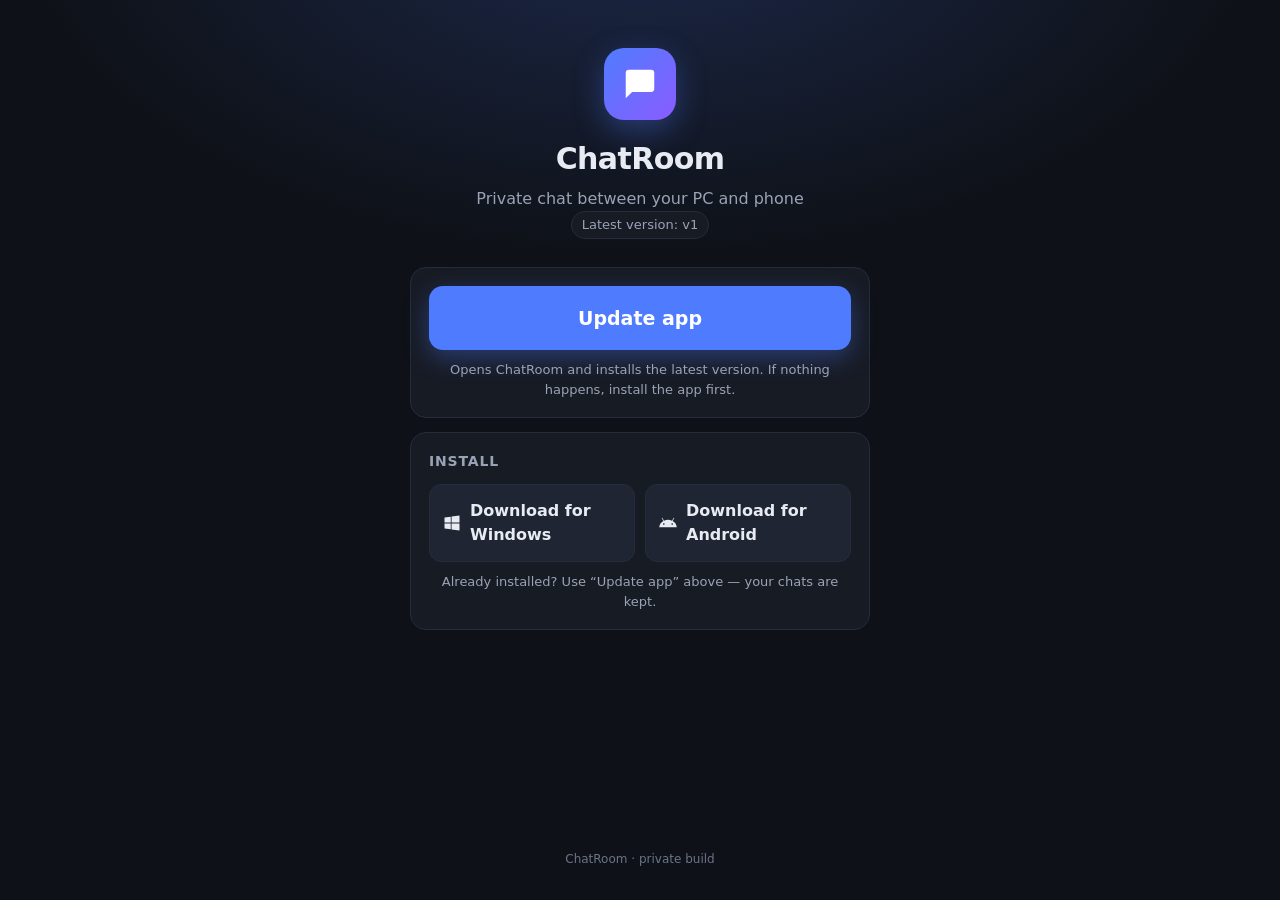
==== index.html @ a1b507da "Publish ChatRoom v1" ====
<!doctype html>
<html lang="en">
<head>
  <meta charset="utf-8">
  <meta name="viewport" content="width=device-width, initial-scale=1, viewport-fit=cover">
  <meta name="color-scheme" content="dark">
  <meta name="theme-color" content="#11141b">
  <title>ChatRoom</title>
  <style>
    :root {
      --bg: #0e1117; --card: #171b24; --line: #262c3a; --text: #e8ebf2; --muted: #9aa3b5;
      --accent: #4f7cff; --accent-2: #6d93ff;
    }
    * { box-sizing: border-box; }
    html, body { margin: 0; background: var(--bg); color: var(--text); }
    body {
      font: 16px/1.5 system-ui, -apple-system, "Segoe UI", Roboto, sans-serif;
      min-height: 100vh; display: flex; flex-direction: column; align-items: center;
      padding: 48px 16px 32px;
      background: radial-gradient(900px 500px at 50% -10%, rgba(79,124,255,.22), transparent 70%), var(--bg);
    }
    main { width: 100%; max-width: 460px; }
    .logo {
      width: 72px; height: 72px; border-radius: 20px; margin: 0 auto 16px;
      background: linear-gradient(135deg, var(--accent), #8a5cff);
      display: grid; place-items: center; box-shadow: 0 10px 30px rgba(79,124,255,.35);
    }
    .logo svg { width: 38px; height: 38px; }
    h1 { text-align: center; margin: 0; font-size: 30px; letter-spacing: -.02em; }
    .tag { text-align: center; color: var(--muted); margin: 6px 0 28px; }
    .ver { display: inline-block; font-size: 13px; color: var(--muted); background: var(--card); border: 1px solid var(--line); border-radius: 999px; padding: 3px 10px; }
    .card { background: var(--card); border: 1px solid var(--line); border-radius: 16px; padding: 18px; margin-bottom: 14px; }
    .update {
      display: block; text-align: center; text-decoration: none; color: #fff; font-weight: 650; font-size: 19px;
      background: var(--accent); border-radius: 14px; padding: 18px 16px;
      box-shadow: 0 8px 24px rgba(79,124,255,.35); transition: background .15s, transform .1s;
    }
    .update:hover { background: var(--accent-2); }
    .update:active { transform: scale(.99); }
    .small { font-size: 13px; color: var(--muted); text-align: center; margin: 10px 4px 0; }
    .dl { display: flex; gap: 10px; flex-wrap: wrap; }
    .dl a {
      flex: 1 1 180px; display: flex; align-items: center; justify-content: center; gap: 8px;
      text-decoration: none; color: var(--text); background: #1f2533; border: 1px solid var(--line);
      border-radius: 12px; padding: 14px 12px; font-weight: 600;
    }
    .dl a:hover { border-color: var(--accent); }
    .dl a[aria-disabled="true"] { opacity: .5; pointer-events: none; }
    .dl svg { width: 20px; height: 20px; flex: none; }
    h2 { font-size: 14px; text-transform: uppercase; letter-spacing: .06em; color: var(--muted); margin: 0 0 12px; font-weight: 600; }
    .notes { white-space: pre-wrap; color: #c9cfdb; font-size: 14px; margin: 12px 0 0; }
    footer { margin-top: auto; padding-top: 24px; font-size: 12px; color: #6b7487; text-align: center; }
  </style>
</head>
<body>
  <main>
    <div class="logo" aria-hidden="true">
      <svg viewBox="0 0 24 24"><path fill="#fff" d="M4 4h16a2 2 0 0 1 2 2v10a2 2 0 0 1-2 2H8l-4 4V6a2 2 0 0 1 2-2Z" transform="translate(-1 -1)"/></svg>
    </div>
    <h1>ChatRoom</h1>
    <p class="tag">Private chat between your PC and phone<br><span class="ver" id="ver">Latest version: …</span></p>

    <div class="card">
      <a class="update" href="chatroom://update">Update app</a>
      <p class="small">Opens ChatRoom and installs the latest version. If nothing happens, install the app first.</p>
      <p class="notes" id="notes" hidden></p>
    </div>

    <div class="card">
      <h2>Install</h2>
      <div class="dl">
        <a id="exe" href="#" aria-disabled="true">
          <svg viewBox="0 0 24 24"><path fill="currentColor" d="M3 5.5 10.5 4.5v7H3v-6Zm0 13 7.5 1v-7H3v6Zm8.5 1.2L21 21v-8.5h-9.5v7.2Zm0-15.4v7.2H21V3l-9.5 1.3Z"/></svg>
          Download for Windows
        </a>
        <a id="apk" href="#" aria-disabled="true">
          <svg viewBox="0 0 24 24"><path fill="currentColor" d="M17.6 9.5l1.8-3.2a.4.4 0 0 0-.7-.4l-1.9 3.3a11 11 0 0 0-9.6 0L5.3 5.9a.4.4 0 0 0-.7.4l1.8 3.2A9.6 9.6 0 0 0 1.5 17h21a9.6 9.6 0 0 0-4.9-7.5ZM7 14.3a1 1 0 1 1 0-2 1 1 0 0 1 0 2Zm10 0a1 1 0 1 1 0-2 1 1 0 0 1 0 2Z"/></svg>
          Download for Android
        </a>
      </div>
      <p class="small">Already installed? Use “Update app” above — your chats are kept.</p>
    </div>
  </main>
  <footer>ChatRoom · private build</footer>

  <script>
    (function () {
      function setLink(id, url) {
        var a = document.getElementById(id);
        if (!url || /PLACEHOLDER/i.test(url)) return;
        a.href = new URL(url, location.href).href; // relative URLs are relative to this page
        a.removeAttribute('aria-disabled');
      }
      fetch('update/manifest.json?t=' + Date.now(), { cache: 'no-store' })
        .then(function (r) { if (!r.ok) throw new Error(r.status); return r.json(); })
        .then(function (m) {
          document.getElementById('ver').textContent = 'Latest version: v' + m.version;
          setLink('exe', m.exeUrl);
          setLink('apk', m.apkUrl);
          if (m.notes) { var n = document.getElementById('notes'); n.textContent = m.notes; n.hidden = false; }
        })
        .catch(function () { document.getElementById('ver').textContent = 'Version info unavailable'; });
    })();
  </script>
</body>
</html>
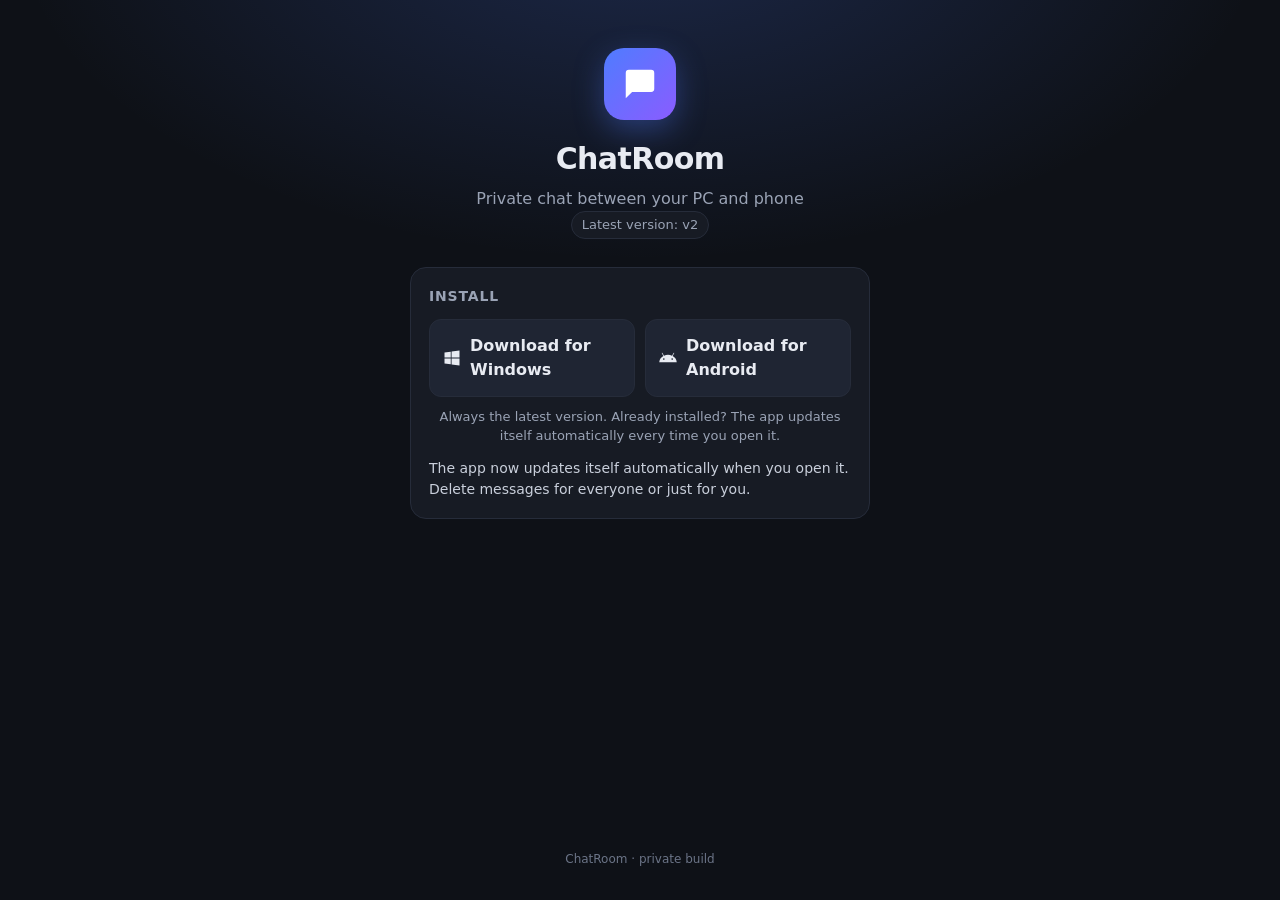
==== commit 3a79c807: "Publish ChatRoom v2" ====
--- a/index.html
+++ b/index.html
@@ -61,12 +61,6 @@
     <p class="tag">Private chat between your PC and phone<br><span class="ver" id="ver">Latest version: …</span></p>
 
     <div class="card">
-      <a class="update" href="chatroom://update">Update app</a>
-      <p class="small">Opens ChatRoom and installs the latest version. If nothing happens, install the app first.</p>
-      <p class="notes" id="notes" hidden></p>
-    </div>
-
-    <div class="card">
       <h2>Install</h2>
       <div class="dl">
         <a id="exe" href="#" aria-disabled="true">
@@ -78,7 +72,8 @@
           Download for Android
         </a>
       </div>
-      <p class="small">Already installed? Use “Update app” above — your chats are kept.</p>
+      <p class="small">Always the latest version. Already installed? The app updates itself automatically every time you open it.</p>
+      <p class="notes" id="notes" hidden></p>
     </div>
   </main>
   <footer>ChatRoom · private build</footer>
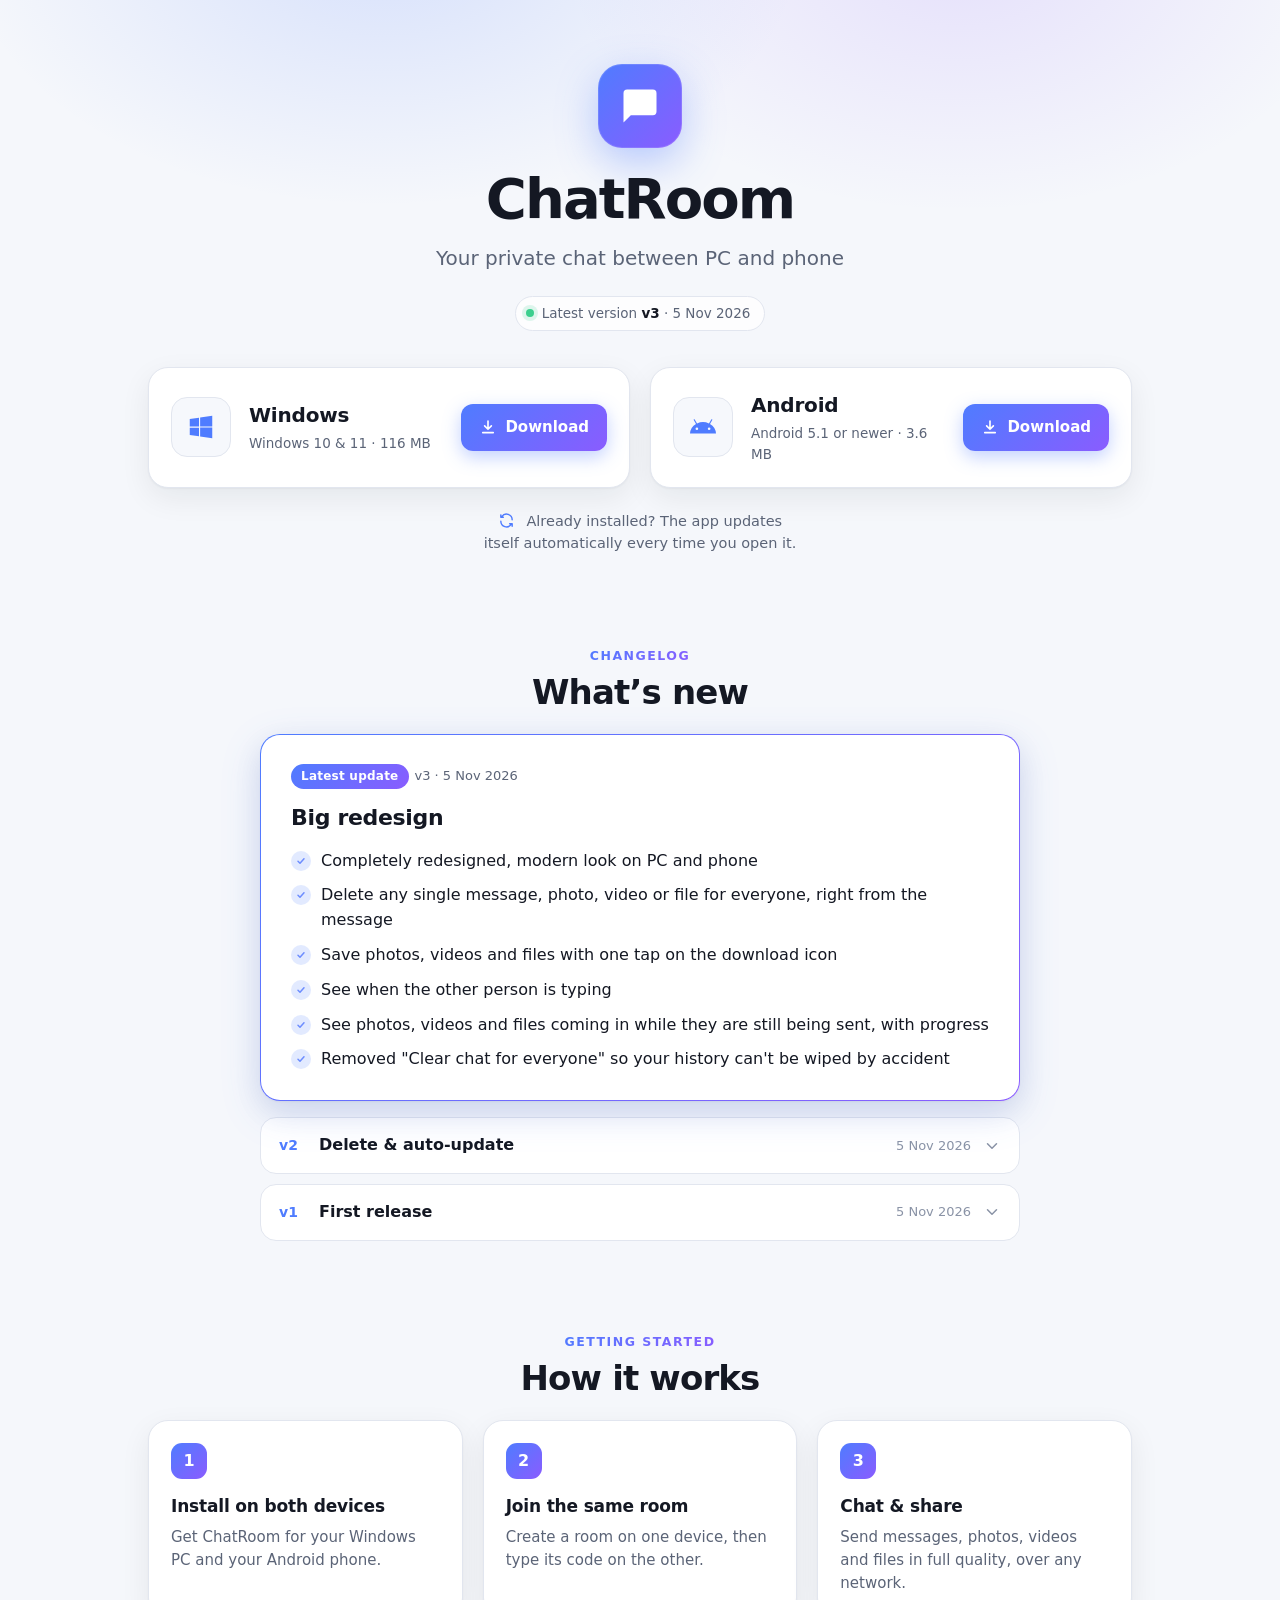
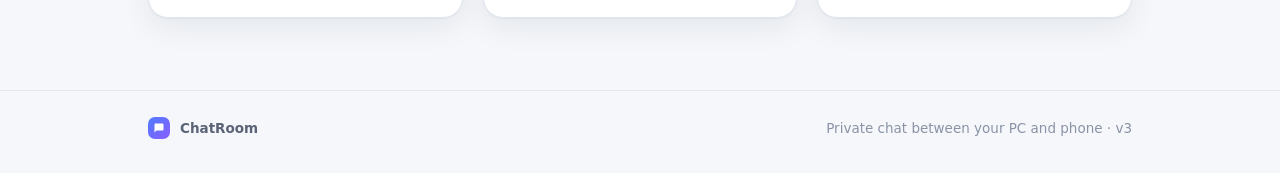
==== commit a122614a: "Publish ChatRoom v3" ====
--- a/index.html
+++ b/index.html
@@ -3,98 +3,322 @@
 <head>
   <meta charset="utf-8">
   <meta name="viewport" content="width=device-width, initial-scale=1, viewport-fit=cover">
-  <meta name="color-scheme" content="dark">
-  <meta name="theme-color" content="#11141b">
+  <meta name="color-scheme" content="dark light">
+  <meta name="theme-color" content="#0d1016" media="(prefers-color-scheme: dark)">
+  <meta name="theme-color" content="#f5f7fb" media="(prefers-color-scheme: light)">
+  <meta name="description" content="ChatRoom - your private chat between PC and phone. Download for Windows and Android.">
   <title>ChatRoom</title>
   <style>
     :root {
-      --bg: #0e1117; --card: #171b24; --line: #262c3a; --text: #e8ebf2; --muted: #9aa3b5;
-      --accent: #4f7cff; --accent-2: #6d93ff;
+      --bg: #0d1016; --bg-2: #11151d; --card: #161b25; --card-2: #1b2130; --line: #252c3b; --line-2: #313a4d;
+      --text: #e9ecf3; --muted: #9aa3b6; --faint: #6c768a;
+      --accent: #4f7cff; --accent-b: #8a5cff;
+      --grad: linear-gradient(135deg, var(--accent), var(--accent-b));
+      --glow: rgba(79,124,255,.28); --glow-b: rgba(138,92,255,.22);
+      --shadow: 0 1px 0 rgba(255,255,255,.03) inset, 0 12px 32px rgba(0,0,0,.28);
+      --radius: 20px;
+    }
+    @media (prefers-color-scheme: light) {
+      :root {
+        --bg: #f5f7fb; --bg-2: #eef1f7; --card: #ffffff; --card-2: #f6f8fc; --line: #e2e6ef; --line-2: #d3d9e6;
+        --text: #141823; --muted: #5b6477; --faint: #8a93a6;
+        --glow: rgba(79,124,255,.18); --glow-b: rgba(138,92,255,.14);
+        --shadow: 0 1px 2px rgba(20,24,35,.04), 0 10px 30px rgba(20,24,35,.07);
+      }
     }
     * { box-sizing: border-box; }
-    html, body { margin: 0; background: var(--bg); color: var(--text); }
+    html { -webkit-text-size-adjust: 100%; }
     body {
-      font: 16px/1.5 system-ui, -apple-system, "Segoe UI", Roboto, sans-serif;
-      min-height: 100vh; display: flex; flex-direction: column; align-items: center;
-      padding: 48px 16px 32px;
-      background: radial-gradient(900px 500px at 50% -10%, rgba(79,124,255,.22), transparent 70%), var(--bg);
-    }
-    main { width: 100%; max-width: 460px; }
+      margin: 0; color: var(--text); background: var(--bg);
+      font: 16px/1.55 system-ui, -apple-system, "Segoe UI", Roboto, "Helvetica Neue", Arial, sans-serif;
+      -webkit-font-smoothing: antialiased; overflow-x: hidden;
+    }
+    .bgfx {
+      position: absolute; inset: 0 0 auto 0; height: 760px; pointer-events: none; z-index: -1;
+      background:
+        radial-gradient(600px 380px at 30% -60px, var(--glow), transparent 70%),
+        radial-gradient(560px 360px at 75% -40px, var(--glow-b), transparent 70%);
+    }
+    a { color: inherit; }
+    .wrap { width: 100%; max-width: 1040px; margin: 0 auto; padding: 0 16px; }
+    @media (min-width: 640px) { .wrap { padding: 0 28px; } }
+
+    /* hero */
+    .hero { text-align: center; padding: 64px 0 36px; }
     .logo {
-      width: 72px; height: 72px; border-radius: 20px; margin: 0 auto 16px;
-      background: linear-gradient(135deg, var(--accent), #8a5cff);
-      display: grid; place-items: center; box-shadow: 0 10px 30px rgba(79,124,255,.35);
-    }
-    .logo svg { width: 38px; height: 38px; }
-    h1 { text-align: center; margin: 0; font-size: 30px; letter-spacing: -.02em; }
-    .tag { text-align: center; color: var(--muted); margin: 6px 0 28px; }
-    .ver { display: inline-block; font-size: 13px; color: var(--muted); background: var(--card); border: 1px solid var(--line); border-radius: 999px; padding: 3px 10px; }
-    .card { background: var(--card); border: 1px solid var(--line); border-radius: 16px; padding: 18px; margin-bottom: 14px; }
-    .update {
-      display: block; text-align: center; text-decoration: none; color: #fff; font-weight: 650; font-size: 19px;
-      background: var(--accent); border-radius: 14px; padding: 18px 16px;
-      box-shadow: 0 8px 24px rgba(79,124,255,.35); transition: background .15s, transform .1s;
-    }
-    .update:hover { background: var(--accent-2); }
-    .update:active { transform: scale(.99); }
-    .small { font-size: 13px; color: var(--muted); text-align: center; margin: 10px 4px 0; }
-    .dl { display: flex; gap: 10px; flex-wrap: wrap; }
-    .dl a {
-      flex: 1 1 180px; display: flex; align-items: center; justify-content: center; gap: 8px;
-      text-decoration: none; color: var(--text); background: #1f2533; border: 1px solid var(--line);
-      border-radius: 12px; padding: 14px 12px; font-weight: 600;
-    }
-    .dl a:hover { border-color: var(--accent); }
-    .dl a[aria-disabled="true"] { opacity: .5; pointer-events: none; }
-    .dl svg { width: 20px; height: 20px; flex: none; }
-    h2 { font-size: 14px; text-transform: uppercase; letter-spacing: .06em; color: var(--muted); margin: 0 0 12px; font-weight: 600; }
-    .notes { white-space: pre-wrap; color: #c9cfdb; font-size: 14px; margin: 12px 0 0; }
-    footer { margin-top: auto; padding-top: 24px; font-size: 12px; color: #6b7487; text-align: center; }
+      width: 84px; height: 84px; border-radius: 24px; margin: 0 auto 22px; background: var(--grad);
+      display: grid; place-items: center;
+      box-shadow: 0 14px 40px rgba(79,124,255,.38), 0 0 0 1px rgba(255,255,255,.12) inset;
+    }
+    .logo svg { width: 44px; height: 44px; }
+    h1 { margin: 0; font-size: clamp(36px, 7vw, 56px); line-height: 1.05; letter-spacing: -.035em; font-weight: 750; }
+    .tagline { margin: 14px auto 0; max-width: 34ch; color: var(--muted); font-size: clamp(17px, 2.4vw, 20px); }
+    .pill {
+      display: inline-flex; align-items: center; gap: 8px; margin-top: 22px;
+      padding: 6px 14px 6px 10px; border-radius: 999px; font-size: 13.5px; color: var(--muted);
+      background: color-mix(in srgb, var(--card) 80%, transparent); border: 1px solid var(--line);
+    }
+    .pill b { color: var(--text); font-weight: 650; }
+    .dot { width: 8px; height: 8px; border-radius: 50%; background: #3ccf8e; box-shadow: 0 0 0 4px rgba(60,207,142,.16); }
+    .pill.off .dot { background: var(--faint); box-shadow: none; }
+
+    /* downloads */
+    .downloads { display: grid; gap: 16px; grid-template-columns: 1fr; }
+    @media (min-width: 720px) { .downloads { grid-template-columns: 1fr 1fr; gap: 20px; } }
+    .dl {
+      position: relative; display: flex; align-items: center; gap: 18px; text-decoration: none;
+      padding: 22px; border-radius: var(--radius); background: var(--card); border: 1px solid var(--line);
+      box-shadow: var(--shadow); transition: transform .15s ease, border-color .15s ease, box-shadow .15s ease;
+    }
+    .dl:hover { transform: translateY(-2px); border-color: color-mix(in srgb, var(--accent) 55%, var(--line)); box-shadow: var(--shadow), 0 10px 34px var(--glow); }
+    .dl:focus-visible { outline: 2px solid var(--accent); outline-offset: 3px; }
+    .dl[aria-disabled="true"] { pointer-events: none; }
+    .dl[aria-disabled="true"] .btn { opacity: .5; }
+    .ico {
+      flex: none; width: 60px; height: 60px; border-radius: 16px; display: grid; place-items: center;
+      background: var(--card-2); border: 1px solid var(--line); color: var(--accent);
+    }
+    .ico svg { width: 30px; height: 30px; }
+    .dl .txt { flex: 1; min-width: 0; }
+    .dl .os, .dl .meta { display: block; }
+    .dl .os { font-size: 20px; font-weight: 700; letter-spacing: -.01em; }
+    .dl .meta { font-size: 13.5px; color: var(--muted); margin-top: 2px; }
+    .btn {
+      flex: none; display: inline-flex; align-items: center; gap: 8px; color: #fff; font-weight: 650; font-size: 15px;
+      padding: 12px 18px; border-radius: 12px; background: var(--grad); box-shadow: 0 6px 18px rgba(79,124,255,.35);
+    }
+    .btn svg { width: 18px; height: 18px; }
+    @media (max-width: 479px) {
+      .dl { flex-wrap: wrap; padding: 18px; gap: 14px; }
+      .ico { width: 52px; height: 52px; border-radius: 14px; }
+      .btn { width: 100%; justify-content: center; padding: 13px 18px; }
+    }
+    .auto { margin: 22px auto 0; max-width: 560px; color: var(--muted); font-size: 14.5px; text-align: center; text-wrap: balance; }
+    .auto svg { display: inline-block; width: 17px; height: 17px; vertical-align: -3px; margin-right: 7px; color: var(--accent); }
+
+    /* sections */
+    section.wrap { margin-top: 88px; }
+    @media (max-width: 639px) { section.wrap { margin-top: 64px; } }
+    .head { text-align: center; }
+    .eyebrow { font-size: 12.5px; text-transform: uppercase; letter-spacing: .12em; font-weight: 700; margin: 0 0 8px;
+      background: var(--grad); -webkit-background-clip: text; background-clip: text; color: transparent; display: inline-block; }
+    h2 { margin: 0 0 22px; font-size: clamp(26px, 4vw, 34px); letter-spacing: -.025em; line-height: 1.15; }
+
+    /* what's new */
+    .news { max-width: 760px; margin: 0 auto; }
+    .latest {
+      position: relative; border-radius: var(--radius); padding: 1px; background: var(--grad); box-shadow: var(--shadow), 0 12px 40px var(--glow);
+    }
+    .latest > div { border-radius: calc(var(--radius) - 1px); background: var(--card); padding: 24px; }
+    @media (min-width: 640px) { .latest > div { padding: 28px 30px; } }
+    .badge { display: inline-flex; flex-wrap: wrap; gap: 6px; align-items: center; font-size: 13px; color: var(--muted); }
+    .badge .tag { color: #fff; background: var(--grad); padding: 3px 10px; border-radius: 999px; font-weight: 650; font-size: 12px; letter-spacing: .02em; }
+    .latest h3 { margin: 12px 0 14px; font-size: 22px; letter-spacing: -.015em; }
+    ul.changes { list-style: none; margin: 0; padding: 0; display: grid; gap: 10px; }
+    ul.changes li { position: relative; padding-left: 30px; }
+    ul.changes li::before {
+      content: ""; position: absolute; left: 0; top: 2px; width: 20px; height: 20px; border-radius: 50%;
+      background: color-mix(in srgb, var(--accent) 16%, transparent)
+        url("data:image/svg+xml,%3Csvg xmlns='http://www.w3.org/2000/svg' viewBox='0 0 24 24'%3E%3Cpath fill='none' stroke='%236d8dff' stroke-width='3' stroke-linecap='round' stroke-linejoin='round' d='m6 12.5 4 4 8-9'/%3E%3C/svg%3E") center/12px no-repeat;
+    }
+    .older { margin-top: 16px; display: grid; gap: 10px; }
+    details { border: 1px solid var(--line); border-radius: 16px; background: var(--card); }
+    summary {
+      list-style: none; cursor: pointer; display: flex; align-items: center; gap: 12px; padding: 15px 18px; border-radius: 16px;
+    }
+    summary::-webkit-details-marker { display: none; }
+    summary:focus-visible { outline: 2px solid var(--accent); outline-offset: 2px; }
+    summary .v { font-weight: 700; font-size: 14px; color: var(--accent); min-width: 28px; }
+    summary .t { flex: 1; font-weight: 600; min-width: 0; }
+    summary .d { color: var(--faint); font-size: 13px; white-space: nowrap; }
+    summary .chev { width: 18px; height: 18px; color: var(--faint); transition: transform .2s; flex: none; }
+    details[open] summary .chev { transform: rotate(180deg); }
+    details ul.changes { padding: 0 18px 18px 18px; font-size: 15px; color: var(--muted); }
+    .empty { color: var(--muted); text-align: center; }
+
+    /* how it works */
+    .steps { list-style: none; margin: 0; padding: 0; display: grid; gap: 16px; grid-template-columns: 1fr; counter-reset: s; }
+    @media (min-width: 760px) { .steps { grid-template-columns: repeat(3, 1fr); gap: 20px; } }
+    .steps li { background: var(--card); border: 1px solid var(--line); border-radius: var(--radius); padding: 22px; box-shadow: var(--shadow); }
+    .num {
+      width: 36px; height: 36px; border-radius: 11px; display: grid; place-items: center; margin-bottom: 14px;
+      background: var(--grad); color: #fff; font-weight: 750; font-size: 16px;
+    }
+    .steps h3 { margin: 0 0 6px; font-size: 17px; letter-spacing: -.01em; }
+    .steps p { margin: 0; color: var(--muted); font-size: 15px; }
+    @media (max-width: 759px) {
+      .steps li { display: grid; grid-template-columns: auto 1fr; column-gap: 16px; padding: 18px; }
+      .num { grid-row: span 2; margin: 0; }
+    }
+    .code { font-family: ui-monospace, "Cascadia Mono", Consolas, monospace; font-size: .92em; background: var(--card-2); border: 1px solid var(--line); border-radius: 6px; padding: 1px 6px; color: var(--text); }
+
+    footer { margin-top: 72px; border-top: 1px solid var(--line); padding: 26px 0 34px; color: var(--faint); font-size: 13.5px; }
+    footer .wrap { display: flex; flex-wrap: wrap; gap: 8px 20px; justify-content: space-between; align-items: center; }
+    footer .brand { display: inline-flex; align-items: center; gap: 10px; color: var(--muted); font-weight: 600; }
+    footer .mini { width: 22px; height: 22px; border-radius: 7px; background: var(--grad); display: grid; place-items: center; }
+    footer .mini svg { width: 12px; height: 12px; }
+    @media (prefers-reduced-motion: reduce) { * { transition: none !important; } }
   </style>
 </head>
 <body>
-  <main>
+  <div class="bgfx" aria-hidden="true"></div>
+
+  <header class="hero wrap">
     <div class="logo" aria-hidden="true">
       <svg viewBox="0 0 24 24"><path fill="#fff" d="M4 4h16a2 2 0 0 1 2 2v10a2 2 0 0 1-2 2H8l-4 4V6a2 2 0 0 1 2-2Z" transform="translate(-1 -1)"/></svg>
     </div>
     <h1>ChatRoom</h1>
-    <p class="tag">Private chat between your PC and phone<br><span class="ver" id="ver">Latest version: …</span></p>
-
-    <div class="card">
-      <h2>Install</h2>
-      <div class="dl">
-        <a id="exe" href="#" aria-disabled="true">
-          <svg viewBox="0 0 24 24"><path fill="currentColor" d="M3 5.5 10.5 4.5v7H3v-6Zm0 13 7.5 1v-7H3v6Zm8.5 1.2L21 21v-8.5h-9.5v7.2Zm0-15.4v7.2H21V3l-9.5 1.3Z"/></svg>
-          Download for Windows
+    <p class="tagline">Your private chat between PC and phone</p>
+    <div class="pill off" id="pill"><span class="dot" aria-hidden="true"></span><span id="pillText">Checking latest version…</span></div>
+  </header>
+
+  <main>
+    <div class="wrap">
+      <div class="downloads">
+        <a class="dl" id="exe" href="https://github.com/JanZnidaric911/chatroom/releases/latest/download/ChatRoom-Setup.exe">
+          <span class="ico" aria-hidden="true">
+            <svg viewBox="0 0 24 24"><path fill="currentColor" d="M3 5.6 10.4 4.6v7H3v-6Zm0 12.8 7.4 1v-6.9H3v5.9Zm8.3 1.1L21 21v-8.6h-9.7v7.1Zm0-15.1v7.2H21V3l-9.7 1.4Z"/></svg>
+          </span>
+          <span class="txt">
+            <span class="os">Windows</span>
+            <span class="meta" id="exeMeta">Windows 10 &amp; 11</span>
+          </span>
+          <span class="btn"><svg viewBox="0 0 24 24" aria-hidden="true"><path fill="none" stroke="currentColor" stroke-width="2.2" stroke-linecap="round" stroke-linejoin="round" d="M12 4v11m0 0-4.5-4.5M12 15l4.5-4.5M5 19.5h14"/></svg>Download</span>
         </a>
-        <a id="apk" href="#" aria-disabled="true">
-          <svg viewBox="0 0 24 24"><path fill="currentColor" d="M17.6 9.5l1.8-3.2a.4.4 0 0 0-.7-.4l-1.9 3.3a11 11 0 0 0-9.6 0L5.3 5.9a.4.4 0 0 0-.7.4l1.8 3.2A9.6 9.6 0 0 0 1.5 17h21a9.6 9.6 0 0 0-4.9-7.5ZM7 14.3a1 1 0 1 1 0-2 1 1 0 0 1 0 2Zm10 0a1 1 0 1 1 0-2 1 1 0 0 1 0 2Z"/></svg>
-          Download for Android
+        <a class="dl" id="apk" href="https://github.com/JanZnidaric911/chatroom/releases/latest/download/ChatRoom.apk">
+          <span class="ico" aria-hidden="true">
+            <svg viewBox="0 0 24 24"><path fill="currentColor" d="M17.6 9.6l1.8-3.2a.45.45 0 0 0-.78-.44l-1.85 3.3a10.8 10.8 0 0 0-9.54 0L5.38 5.96a.45.45 0 0 0-.78.44l1.8 3.2A9.5 9.5 0 0 0 1.6 17.2h20.8a9.5 9.5 0 0 0-4.8-7.6ZM7.1 14.4a1.05 1.05 0 1 1 0-2.1 1.05 1.05 0 0 1 0 2.1Zm9.8 0a1.05 1.05 0 1 1 0-2.1 1.05 1.05 0 0 1 0 2.1Z"/></svg>
+          </span>
+          <span class="txt">
+            <span class="os">Android</span>
+            <span class="meta" id="apkMeta">Android 5.1 or newer</span>
+          </span>
+          <span class="btn"><svg viewBox="0 0 24 24" aria-hidden="true"><path fill="none" stroke="currentColor" stroke-width="2.2" stroke-linecap="round" stroke-linejoin="round" d="M12 4v11m0 0-4.5-4.5M12 15l4.5-4.5M5 19.5h14"/></svg>Download</span>
         </a>
       </div>
-      <p class="small">Always the latest version. Already installed? The app updates itself automatically every time you open it.</p>
-      <p class="notes" id="notes" hidden></p>
+      <p class="auto">
+        <svg viewBox="0 0 24 24" aria-hidden="true"><path fill="none" stroke="currentColor" stroke-width="2" stroke-linecap="round" stroke-linejoin="round" d="M20 11a8 8 0 0 0-14.6-4.5M4 4v3.5h3.5M4 13a8 8 0 0 0 14.6 4.5M20 20v-3.5h-3.5"/></svg>
+        <span>Already installed? The app updates itself automatically every time you open it.</span>
+      </p>
     </div>
+
+    <section class="wrap" id="whats-new" aria-labelledby="newsTitle">
+      <div class="news">
+        <div class="head"><p class="eyebrow">Changelog</p>
+        <h2 id="newsTitle">What’s new</h2></div>
+        <div id="news"><p class="empty">Loading release notes…</p></div>
+      </div>
+    </section>
+
+    <section class="wrap" aria-labelledby="howTitle">
+      <div class="head"><p class="eyebrow">Getting started</p>
+      <h2 id="howTitle">How it works</h2></div>
+      <ol class="steps">
+        <li><div class="num">1</div><h3>Install on both devices</h3><p>Get ChatRoom for your Windows PC and your Android phone.</p></li>
+        <li><div class="num">2</div><h3>Join the same room</h3><p>Create a room on one device, then type its code on the other.</p></li>
+        <li><div class="num">3</div><h3>Chat &amp; share</h3><p>Send messages, photos, videos and files in full quality, over any network.</p></li>
+      </ol>
+    </section>
   </main>
-  <footer>ChatRoom · private build</footer>
+
+  <footer>
+    <div class="wrap">
+      <span class="brand"><span class="mini" aria-hidden="true"><svg viewBox="0 0 24 24"><path fill="#fff" d="M4 4h16a2 2 0 0 1 2 2v10a2 2 0 0 1-2 2H8l-4 4V6a2 2 0 0 1 2-2Z" transform="translate(-1 -1)"/></svg></span>ChatRoom</span>
+      <span>Private chat between your PC and phone · <span id="footVer">private build</span></span>
+    </div>
+  </footer>
 
   <script>
     (function () {
-      function setLink(id, url) {
-        var a = document.getElementById(id);
+      var $ = function (id) { return document.getElementById(id); };
+      function el(tag, cls, text) { var e = document.createElement(tag); if (cls) e.className = cls; if (text != null) e.textContent = text; return e; }
+      function getJSON(url) {
+        return fetch(url + (url.indexOf('?') < 0 ? '?' : '&') + 't=' + Date.now(), { cache: 'no-store' })
+          .then(function (r) { if (!r.ok) throw new Error('HTTP ' + r.status); return r.json(); });
+      }
+      function fmtDate(s) {
+        var m = /^(\d{4})-(\d{2})-(\d{2})/.exec(s || '');
+        if (!m) return s || '';
+        try { return new Date(+m[1], m[2] - 1, +m[3]).toLocaleDateString('en-GB', { day: 'numeric', month: 'short', year: 'numeric' }); }
+        catch (e) { return s; }
+      }
+      function fmtSize(b) {
+        b = Number(b); if (!(b > 0)) return '';
+        return b >= 1048576 ? (b / 1048576).toFixed(b >= 10485760 ? 0 : 1) + ' MB' : Math.max(1, Math.round(b / 1024)) + ' KB';
+      }
+      function setLink(id, url, size) {
         if (!url || /PLACEHOLDER/i.test(url)) return;
-        a.href = new URL(url, location.href).href; // relative URLs are relative to this page
-        a.removeAttribute('aria-disabled');
-      }
-      fetch('update/manifest.json?t=' + Date.now(), { cache: 'no-store' })
-        .then(function (r) { if (!r.ok) throw new Error(r.status); return r.json(); })
-        .then(function (m) {
-          document.getElementById('ver').textContent = 'Latest version: v' + m.version;
-          setLink('exe', m.exeUrl);
-          setLink('apk', m.apkUrl);
-          if (m.notes) { var n = document.getElementById('notes'); n.textContent = m.notes; n.hidden = false; }
-        })
-        .catch(function () { document.getElementById('ver').textContent = 'Version info unavailable'; });
+        var a = $(id);
+        a.href = new URL(url, location.href).href;
+        var s = fmtSize(size);
+        if (s) $(id + 'Meta').textContent += ' · ' + s;
+      }
+      function changeList(changes) {
+        var ul = el('ul', 'changes');
+        (changes || []).forEach(function (c) { ul.appendChild(el('li', '', String(c))); });
+        return ul;
+      }
+      var chevron = '<svg class="chev" viewBox="0 0 24 24" aria-hidden="true"><path fill="none" stroke="currentColor" stroke-width="2" stroke-linecap="round" stroke-linejoin="round" d="m6 9 6 6 6-6"/></svg>';
+
+      var manifestP = getJSON('update/manifest.json').catch(function () { return null; });
+      var logP = getJSON('changelog.json').then(function (l) {
+        return Array.isArray(l) ? l.filter(function (e) { return e && e.version; }).sort(function (a, b) { return b.version - a.version; }) : [];
+      }).catch(function () { return null; });
+
+      // Downloads + version pill
+      Promise.all([manifestP, logP]).then(function (r) {
+        var m = r[0], log = r[1] || [];
+        var latestVer = m && m.version ? m.version : (log[0] && log[0].version);
+        var entry = log.filter(function (e) { return e.version === latestVer; })[0];
+        var date = entry ? fmtDate(entry.date) : (m && m.published ? fmtDate(String(m.published).slice(0, 10)) : '');
+        if (latestVer) {
+          $('pill').classList.remove('off');
+          $('pillText').innerHTML = '';
+          $('pillText').appendChild(el('span', '', 'Latest version '));
+          $('pillText').appendChild(el('b', '', 'v' + latestVer));
+          if (date) $('pillText').appendChild(el('span', '', ' · ' + date));
+          $('footVer').textContent = 'v' + latestVer;
+        } else {
+          $('pillText').textContent = 'Version info unavailable';
+        }
+        if (m) { setLink('exe', m.exeUrl, m.exeSize); setLink('apk', m.apkUrl, m.apkSize); }
+
+        // What's new
+        var box = $('news'); box.innerHTML = '';
+        if (!log.length) {
+          if (m && m.notes) {
+            var card0 = el('div', 'latest'), in0 = el('div');
+            var b0 = el('div', 'badge'); b0.appendChild(el('span', 'tag', 'Latest update')); b0.appendChild(el('span', '', 'v' + m.version));
+            in0.appendChild(b0); in0.appendChild(el('p', '', m.notes)); card0.appendChild(in0); box.appendChild(card0);
+          } else {
+            box.appendChild(el('p', 'empty', 'Release notes are not available right now.'));
+          }
+          return;
+        }
+        var first = log[0];
+        var card = el('article', 'latest'), inner = el('div');
+        var badge = el('div', 'badge');
+        badge.appendChild(el('span', 'tag', 'Latest update'));
+        badge.appendChild(el('span', '', 'v' + first.version + (first.date ? ' · ' + fmtDate(first.date) : '')));
+        inner.appendChild(badge);
+        inner.appendChild(el('h3', '', first.title || ('Version ' + first.version)));
+        inner.appendChild(changeList(first.changes));
+        card.appendChild(inner); box.appendChild(card);
+
+        if (log.length > 1) {
+          var older = el('div', 'older');
+          log.slice(1).forEach(function (e) {
+            var d = el('details'), s = el('summary');
+            s.appendChild(el('span', 'v', 'v' + e.version));
+            s.appendChild(el('span', 't', e.title || ('Version ' + e.version)));
+            if (e.date) s.appendChild(el('span', 'd', fmtDate(e.date)));
+            s.insertAdjacentHTML('beforeend', chevron);
+            d.appendChild(s); d.appendChild(changeList(e.changes));
+            older.appendChild(d);
+          });
+          box.appendChild(older);
+        }
+      });
     })();
   </script>
 </body>
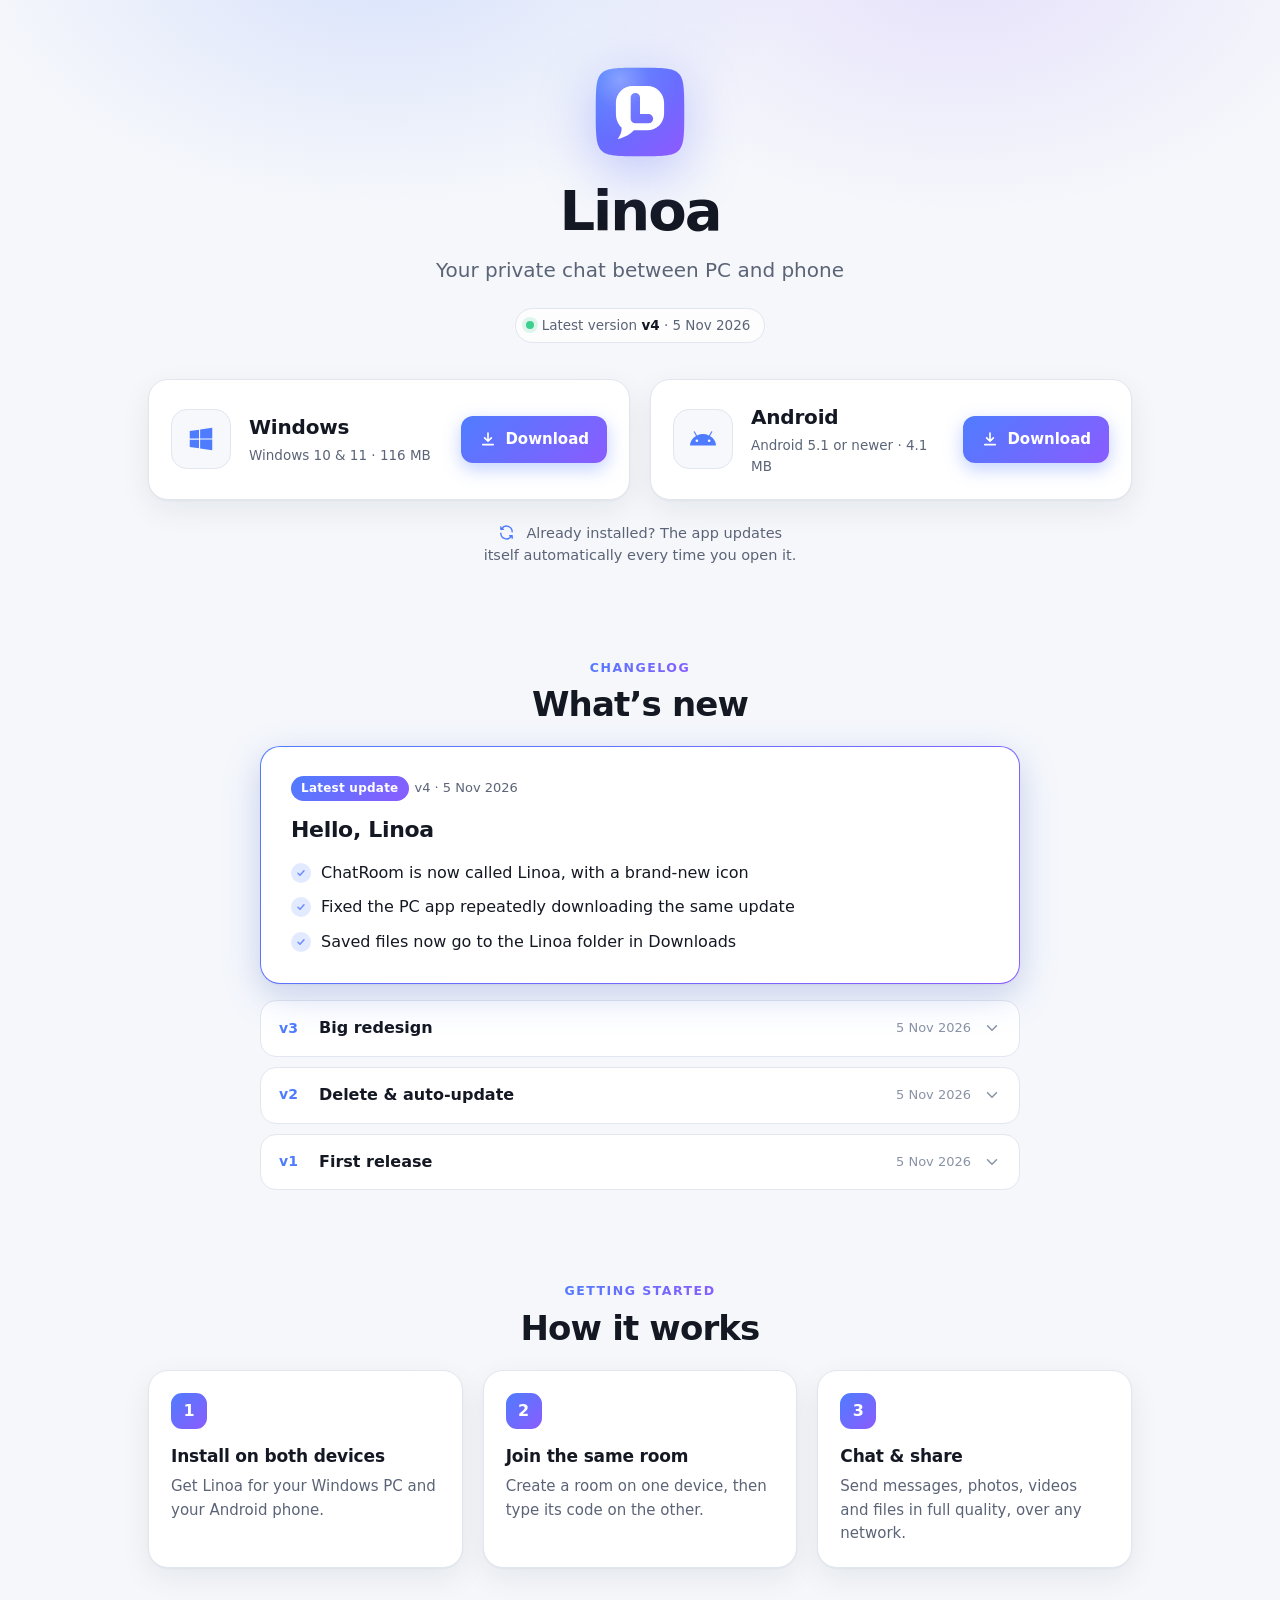
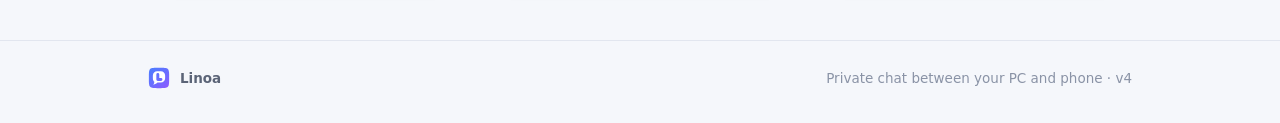
==== commit 76897bce: "Publish Linoa v4" ====
--- a/index.html
+++ b/index.html
@@ -6,8 +6,11 @@
   <meta name="color-scheme" content="dark light">
   <meta name="theme-color" content="#0d1016" media="(prefers-color-scheme: dark)">
   <meta name="theme-color" content="#f5f7fb" media="(prefers-color-scheme: light)">
-  <meta name="description" content="ChatRoom - your private chat between PC and phone. Download for Windows and Android.">
-  <title>ChatRoom</title>
+  <meta name="description" content="Linoa - your private chat between PC and phone. Download for Windows and Android.">
+  <title>Linoa</title>
+  <link rel="icon" href="data:image/svg+xml,%3Csvg xmlns='http://www.w3.org/2000/svg' viewBox='0 0 1024 1024'%3E%3Cdefs%3E%3ClinearGradient id='fBg' x1='140' y1='80' x2='884' y2='944' gradientUnits='userSpaceOnUse'%3E%3Cstop offset='0' stop-color='%234f7cff'/%3E%3Cstop offset='.55' stop-color='%236b6cff'/%3E%3Cstop offset='1' stop-color='%238a5cff'/%3E%3C/linearGradient%3E%3CradialGradient id='fHl' cx='300' cy='170' r='620' gradientUnits='userSpaceOnUse'%3E%3Cstop offset='0' stop-color='%23fff' stop-opacity='.3'/%3E%3Cstop offset='.5' stop-color='%23fff' stop-opacity='.06'/%3E%3Cstop offset='1' stop-color='%23fff' stop-opacity='0'/%3E%3C/radialGradient%3E%3C/defs%3E%3Cpath d='M984 512C984 981.17 981.17 984 512 984C42.83 984 40 981.17 40 512C40 42.83 42.83 40 512 40C981.17 40 984 42.83 984 512Z' fill='url(%23fBg)'/%3E%3Cpath d='M425.6 198.8H598.4C708.8 198.8 797.6 287.6 797.6 398V522.8C797.6 633.2 708.8 722 598.4 722H440C401.6 762.8 332 810.8 248 825.2C281.6 782 298.4 738.8 293.6 690.8C255.2 654.8 226.4 597.2 226.4 522.8V398C226.4 287.6 315.2 198.8 425.6 198.8ZM388.4 350A68.4 68.4 0 0 1 525.2 350V516.8H603.2A68.4 68.4 0 0 1 603.2 653.6H456.8A68.4 68.4 0 0 1 388.4 585.2Z' fill='%23fff' fill-rule='evenodd'/%3E%3C/svg%3E">
+  <link rel="icon" type="image/png" sizes="192x192" href="favicon.png">
+  <link rel="apple-touch-icon" href="apple-touch-icon.png">
   <style>
     :root {
       --bg: #0d1016; --bg-2: #11151d; --card: #161b25; --card-2: #1b2130; --line: #252c3b; --line-2: #313a4d;
@@ -45,12 +48,8 @@
 
     /* hero */
     .hero { text-align: center; padding: 64px 0 36px; }
-    .logo {
-      width: 84px; height: 84px; border-radius: 24px; margin: 0 auto 22px; background: var(--grad);
-      display: grid; place-items: center;
-      box-shadow: 0 14px 40px rgba(79,124,255,.38), 0 0 0 1px rgba(255,255,255,.12) inset;
-    }
-    .logo svg { width: 44px; height: 44px; }
+    .logo { width: 96px; height: 96px; margin: 0 auto 22px; display: block; filter: drop-shadow(0 14px 28px rgba(91,108,255,.38)); }
+    .logo svg { display: block; width: 96px; height: 96px; }
     h1 { margin: 0; font-size: clamp(36px, 7vw, 56px); line-height: 1.05; letter-spacing: -.035em; font-weight: 750; }
     .tagline { margin: 14px auto 0; max-width: 34ch; color: var(--muted); font-size: clamp(17px, 2.4vw, 20px); }
     .pill {
@@ -155,8 +154,8 @@
     footer { margin-top: 72px; border-top: 1px solid var(--line); padding: 26px 0 34px; color: var(--faint); font-size: 13.5px; }
     footer .wrap { display: flex; flex-wrap: wrap; gap: 8px 20px; justify-content: space-between; align-items: center; }
     footer .brand { display: inline-flex; align-items: center; gap: 10px; color: var(--muted); font-weight: 600; }
-    footer .mini { width: 22px; height: 22px; border-radius: 7px; background: var(--grad); display: grid; place-items: center; }
-    footer .mini svg { width: 12px; height: 12px; }
+    footer .mini { width: 22px; height: 22px; display: block; }
+    footer .mini svg { display: block; width: 22px; height: 22px; }
     @media (prefers-reduced-motion: reduce) { * { transition: none !important; } }
   </style>
 </head>
@@ -165,9 +164,9 @@
 
   <header class="hero wrap">
     <div class="logo" aria-hidden="true">
-      <svg viewBox="0 0 24 24"><path fill="#fff" d="M4 4h16a2 2 0 0 1 2 2v10a2 2 0 0 1-2 2H8l-4 4V6a2 2 0 0 1 2-2Z" transform="translate(-1 -1)"/></svg>
+      <svg xmlns="http://www.w3.org/2000/svg" viewBox="0 0 1024 1024"><defs><linearGradient id="heroBg" x1="140" y1="80" x2="884" y2="944" gradientUnits="userSpaceOnUse"><stop offset="0" stop-color="#4f7cff"/><stop offset=".55" stop-color="#6b6cff"/><stop offset="1" stop-color="#8a5cff"/></linearGradient><radialGradient id="heroHl" cx="300" cy="170" r="620" gradientUnits="userSpaceOnUse"><stop offset="0" stop-color="#fff" stop-opacity=".3"/><stop offset=".5" stop-color="#fff" stop-opacity=".06"/><stop offset="1" stop-color="#fff" stop-opacity="0"/></radialGradient></defs><path d="M984 512C984 981.17 981.17 984 512 984C42.83 984 40 981.17 40 512C40 42.83 42.83 40 512 40C981.17 40 984 42.83 984 512Z" fill="url(#heroBg)"/><path d="M984 512C984 981.17 981.17 984 512 984C42.83 984 40 981.17 40 512C40 42.83 42.83 40 512 40C981.17 40 984 42.83 984 512Z" fill="url(#heroHl)"/><path d="M434.24 235.52H589.76C689.12 235.52 769.04 315.44 769.04 414.8V527.12C769.04 626.48 689.12 706.4 589.76 706.4H447.2C412.64 743.12 350 786.32 274.4 799.28C304.64 760.4 319.76 721.52 315.44 678.32C280.88 645.92 254.96 594.08 254.96 527.12V414.8C254.96 315.44 334.88 235.52 434.24 235.52ZM412.64 358.64A49.68 49.68 0 0 1 512 358.64V533.6H602.72A49.68 49.68 0 0 1 602.72 632.96H462.32A49.68 49.68 0 0 1 412.64 583.28Z" fill="#fff" fill-rule="evenodd"/></svg>
     </div>
-    <h1>ChatRoom</h1>
+    <h1>Linoa</h1>
     <p class="tagline">Your private chat between PC and phone</p>
     <div class="pill off" id="pill"><span class="dot" aria-hidden="true"></span><span id="pillText">Checking latest version…</span></div>
   </header>
@@ -175,7 +174,7 @@
   <main>
     <div class="wrap">
       <div class="downloads">
-        <a class="dl" id="exe" href="https://github.com/JanZnidaric911/chatroom/releases/latest/download/ChatRoom-Setup.exe">
+        <a class="dl" id="exe" href="https://github.com/JanZnidaric911/chatroom/releases/latest/download/Linoa-Setup.exe">
           <span class="ico" aria-hidden="true">
             <svg viewBox="0 0 24 24"><path fill="currentColor" d="M3 5.6 10.4 4.6v7H3v-6Zm0 12.8 7.4 1v-6.9H3v5.9Zm8.3 1.1L21 21v-8.6h-9.7v7.1Zm0-15.1v7.2H21V3l-9.7 1.4Z"/></svg>
           </span>
@@ -185,7 +184,7 @@
           </span>
           <span class="btn"><svg viewBox="0 0 24 24" aria-hidden="true"><path fill="none" stroke="currentColor" stroke-width="2.2" stroke-linecap="round" stroke-linejoin="round" d="M12 4v11m0 0-4.5-4.5M12 15l4.5-4.5M5 19.5h14"/></svg>Download</span>
         </a>
-        <a class="dl" id="apk" href="https://github.com/JanZnidaric911/chatroom/releases/latest/download/ChatRoom.apk">
+        <a class="dl" id="apk" href="https://github.com/JanZnidaric911/chatroom/releases/latest/download/Linoa.apk">
           <span class="ico" aria-hidden="true">
             <svg viewBox="0 0 24 24"><path fill="currentColor" d="M17.6 9.6l1.8-3.2a.45.45 0 0 0-.78-.44l-1.85 3.3a10.8 10.8 0 0 0-9.54 0L5.38 5.96a.45.45 0 0 0-.78.44l1.8 3.2A9.5 9.5 0 0 0 1.6 17.2h20.8a9.5 9.5 0 0 0-4.8-7.6ZM7.1 14.4a1.05 1.05 0 1 1 0-2.1 1.05 1.05 0 0 1 0 2.1Zm9.8 0a1.05 1.05 0 1 1 0-2.1 1.05 1.05 0 0 1 0 2.1Z"/></svg>
           </span>
@@ -214,7 +213,7 @@
       <div class="head"><p class="eyebrow">Getting started</p>
       <h2 id="howTitle">How it works</h2></div>
       <ol class="steps">
-        <li><div class="num">1</div><h3>Install on both devices</h3><p>Get ChatRoom for your Windows PC and your Android phone.</p></li>
+        <li><div class="num">1</div><h3>Install on both devices</h3><p>Get Linoa for your Windows PC and your Android phone.</p></li>
         <li><div class="num">2</div><h3>Join the same room</h3><p>Create a room on one device, then type its code on the other.</p></li>
         <li><div class="num">3</div><h3>Chat &amp; share</h3><p>Send messages, photos, videos and files in full quality, over any network.</p></li>
       </ol>
@@ -223,7 +222,7 @@
 
   <footer>
     <div class="wrap">
-      <span class="brand"><span class="mini" aria-hidden="true"><svg viewBox="0 0 24 24"><path fill="#fff" d="M4 4h16a2 2 0 0 1 2 2v10a2 2 0 0 1-2 2H8l-4 4V6a2 2 0 0 1 2-2Z" transform="translate(-1 -1)"/></svg></span>ChatRoom</span>
+      <span class="brand"><span class="mini" aria-hidden="true"><svg xmlns="http://www.w3.org/2000/svg" viewBox="0 0 1024 1024"><defs><linearGradient id="ftBg" x1="140" y1="80" x2="884" y2="944" gradientUnits="userSpaceOnUse"><stop offset="0" stop-color="#4f7cff"/><stop offset=".55" stop-color="#6b6cff"/><stop offset="1" stop-color="#8a5cff"/></linearGradient><radialGradient id="ftHl" cx="300" cy="170" r="620" gradientUnits="userSpaceOnUse"><stop offset="0" stop-color="#fff" stop-opacity=".3"/><stop offset=".5" stop-color="#fff" stop-opacity=".06"/><stop offset="1" stop-color="#fff" stop-opacity="0"/></radialGradient></defs><path d="M984 512C984 981.17 981.17 984 512 984C42.83 984 40 981.17 40 512C40 42.83 42.83 40 512 40C981.17 40 984 42.83 984 512Z" fill="url(#ftBg)"/><path d="M425.6 198.8H598.4C708.8 198.8 797.6 287.6 797.6 398V522.8C797.6 633.2 708.8 722 598.4 722H440C401.6 762.8 332 810.8 248 825.2C281.6 782 298.4 738.8 293.6 690.8C255.2 654.8 226.4 597.2 226.4 522.8V398C226.4 287.6 315.2 198.8 425.6 198.8ZM388.4 350A68.4 68.4 0 0 1 525.2 350V516.8H603.2A68.4 68.4 0 0 1 603.2 653.6H456.8A68.4 68.4 0 0 1 388.4 585.2Z" fill="#fff" fill-rule="evenodd"/></svg></span>Linoa</span>
       <span>Private chat between your PC and phone · <span id="footVer">private build</span></span>
     </div>
   </footer>
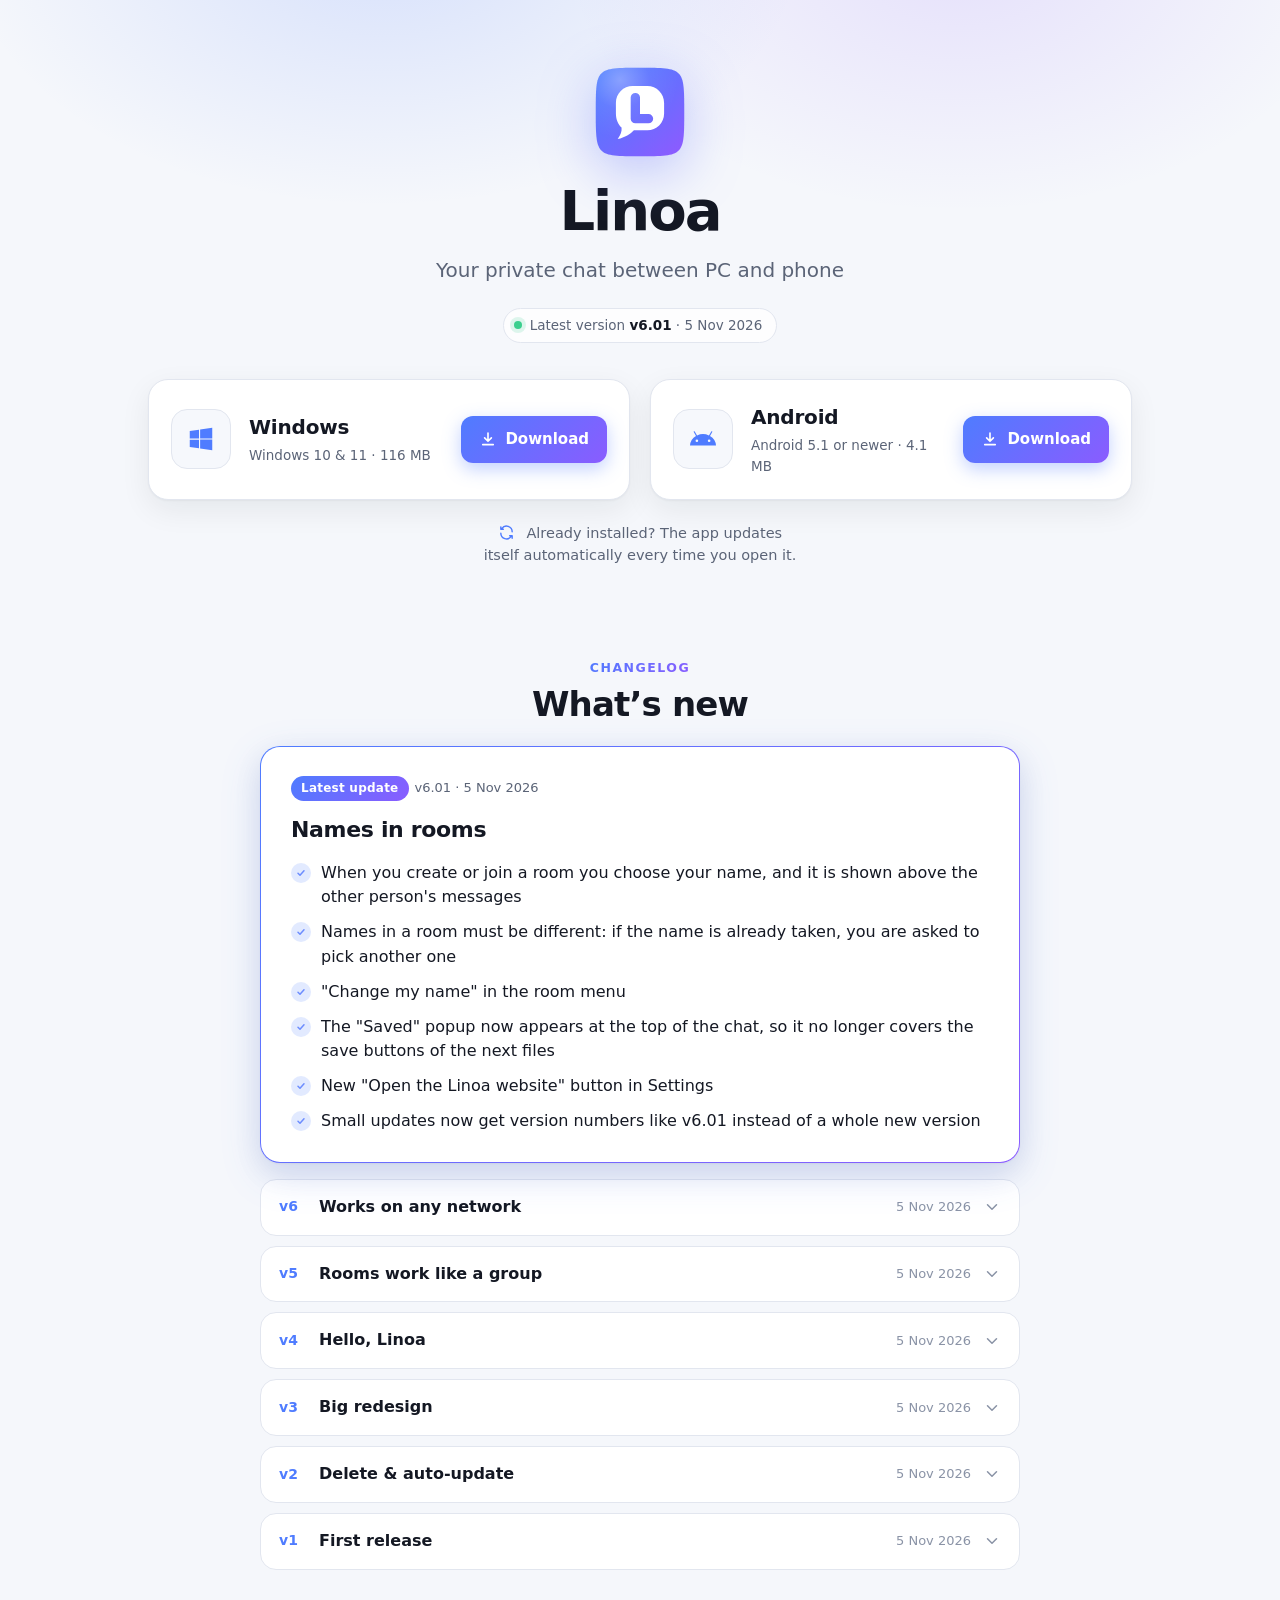
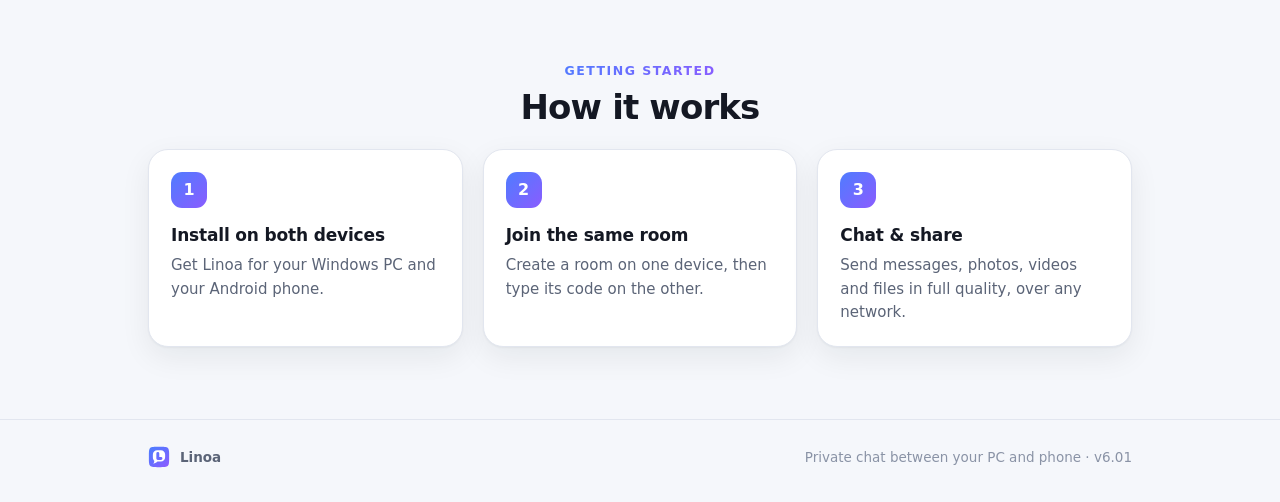
==== commit 346741fa: "Publish Linoa v6.01 (build 7)" ====
--- a/index.html
+++ b/index.html
@@ -257,6 +257,8 @@
         (changes || []).forEach(function (c) { ul.appendChild(el('li', '', String(c))); });
         return ul;
       }
+      // display name ("6.01"); entries without one show the integer build. Sorting stays on the integer.
+      function vn(e) { return 'v' + ((e && e.name) || (e && e.version)); }
       var chevron = '<svg class="chev" viewBox="0 0 24 24" aria-hidden="true"><path fill="none" stroke="currentColor" stroke-width="2" stroke-linecap="round" stroke-linejoin="round" d="m6 9 6 6 6-6"/></svg>';
 
       var manifestP = getJSON('update/manifest.json').catch(function () { return null; });
@@ -269,14 +271,15 @@
         var m = r[0], log = r[1] || [];
         var latestVer = m && m.version ? m.version : (log[0] && log[0].version);
         var entry = log.filter(function (e) { return e.version === latestVer; })[0];
+        var latestName = m && m.version ? vn(m) : vn(entry || { version: latestVer });
         var date = entry ? fmtDate(entry.date) : (m && m.published ? fmtDate(String(m.published).slice(0, 10)) : '');
         if (latestVer) {
           $('pill').classList.remove('off');
           $('pillText').innerHTML = '';
           $('pillText').appendChild(el('span', '', 'Latest version '));
-          $('pillText').appendChild(el('b', '', 'v' + latestVer));
+          $('pillText').appendChild(el('b', '', latestName));
           if (date) $('pillText').appendChild(el('span', '', ' · ' + date));
-          $('footVer').textContent = 'v' + latestVer;
+          $('footVer').textContent = latestName;
         } else {
           $('pillText').textContent = 'Version info unavailable';
         }
@@ -287,7 +290,7 @@
         if (!log.length) {
           if (m && m.notes) {
             var card0 = el('div', 'latest'), in0 = el('div');
-            var b0 = el('div', 'badge'); b0.appendChild(el('span', 'tag', 'Latest update')); b0.appendChild(el('span', '', 'v' + m.version));
+            var b0 = el('div', 'badge'); b0.appendChild(el('span', 'tag', 'Latest update')); b0.appendChild(el('span', '', vn(m)));
             in0.appendChild(b0); in0.appendChild(el('p', '', m.notes)); card0.appendChild(in0); box.appendChild(card0);
           } else {
             box.appendChild(el('p', 'empty', 'Release notes are not available right now.'));
@@ -298,9 +301,9 @@
         var card = el('article', 'latest'), inner = el('div');
         var badge = el('div', 'badge');
         badge.appendChild(el('span', 'tag', 'Latest update'));
-        badge.appendChild(el('span', '', 'v' + first.version + (first.date ? ' · ' + fmtDate(first.date) : '')));
+        badge.appendChild(el('span', '', vn(first) + (first.date ? ' · ' + fmtDate(first.date) : '')));
         inner.appendChild(badge);
-        inner.appendChild(el('h3', '', first.title || ('Version ' + first.version)));
+        inner.appendChild(el('h3', '', first.title || ('Version ' + vn(first).slice(1))));
         inner.appendChild(changeList(first.changes));
         card.appendChild(inner); box.appendChild(card);
 
@@ -308,8 +311,8 @@
           var older = el('div', 'older');
           log.slice(1).forEach(function (e) {
             var d = el('details'), s = el('summary');
-            s.appendChild(el('span', 'v', 'v' + e.version));
-            s.appendChild(el('span', 't', e.title || ('Version ' + e.version)));
+            s.appendChild(el('span', 'v', vn(e)));
+            s.appendChild(el('span', 't', e.title || ('Version ' + vn(e).slice(1))));
             if (e.date) s.appendChild(el('span', 'd', fmtDate(e.date)));
             s.insertAdjacentHTML('beforeend', chevron);
             d.appendChild(s); d.appendChild(changeList(e.changes));
